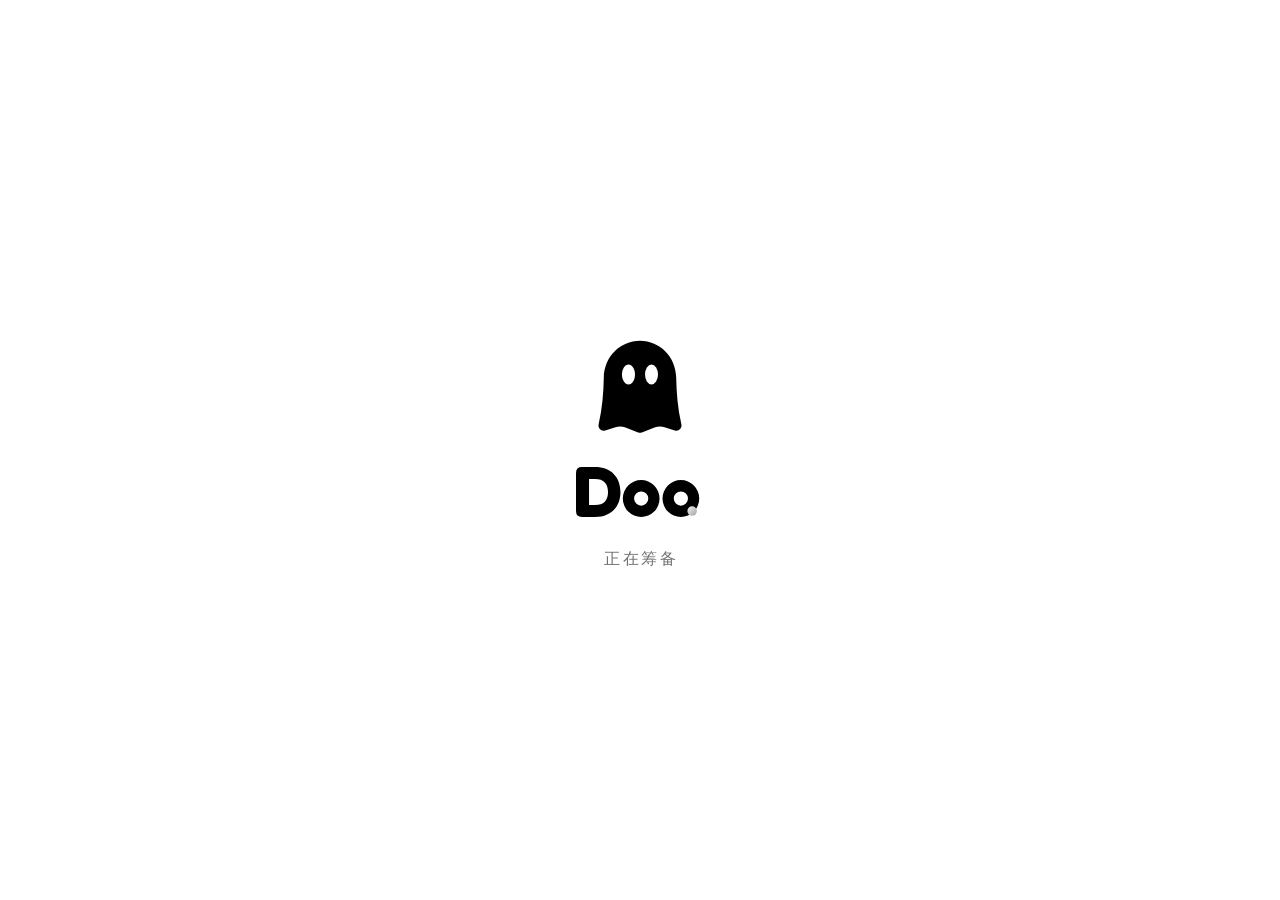
==== docs/index.html @ bb16cb91 "Publish Doo coming soon page" ====
<!doctype html>
<html lang="zh-CN">
  <head>
    <meta charset="utf-8">
    <meta name="viewport" content="width=device-width, initial-scale=1, viewport-fit=cover">
    <meta name="color-scheme" content="light dark">
    <meta name="description" content="Doo，正在筹备。">
    <meta property="og:title" content="Doo · 正在筹备">
    <meta property="og:description" content="Doo，正在筹备。">
    <meta property="og:type" content="website">
    <meta property="og:url" content="https://heydoo.si/">
    <title>Doo · 正在筹备</title>
    <link rel="canonical" href="https://heydoo.si/">
    <link rel="icon" href="logo.svg" type="image/svg+xml">
    <link rel="stylesheet" href="site.css">
  </head>
  <body>
    <main class="holding" aria-labelledby="site-name">
      <img class="mascot" src="logo.svg" alt="" width="120" height="120" aria-hidden="true">
      <h1 id="site-name" class="wordmark">
        <img src="wordmark.svg" alt="Doo" width="216" height="84">
      </h1>
      <p class="status">正在筹备</p>
    </main>
  </body>
</html>
---- docs/site.css ----
:root {
  color-scheme: light dark;
  --surface: #ffffff;
  --ink: #000000;
  --muted: #707070;
  --logo-size: 7.5rem;
  --wordmark-width: 8rem;
  --brand-gap: 1.25rem;
  --status-gap: 1.75rem;
  --status-size: 1rem;
  --page-space: clamp(1.5rem, 6vw, 4rem);
}

@media (prefers-color-scheme: dark) {
  :root {
    --surface: #000000;
    --ink: #ffffff;
    --muted: #a0a0a0;
  }
}

* {
  box-sizing: border-box;
}

html {
  background: var(--surface);
  color: var(--ink);
  font-family: -apple-system, BlinkMacSystemFont, "PingFang SC", "Microsoft YaHei", sans-serif;
}

body {
  min-height: 100vh;
  min-height: 100svh;
  margin: 0;
  display: grid;
  place-items: center;
  padding: var(--page-space);
  padding-top: max(var(--page-space), env(safe-area-inset-top));
  padding-right: max(var(--page-space), env(safe-area-inset-right));
  padding-bottom: max(var(--page-space), env(safe-area-inset-bottom));
  padding-left: max(var(--page-space), env(safe-area-inset-left));
}

.holding {
  display: flex;
  flex-direction: column;
  align-items: center;
  max-width: 100%;
  text-align: center;
}

.mascot {
  display: block;
  width: var(--logo-size);
  max-width: 100%;
  height: auto;
}

.wordmark {
  width: var(--wordmark-width);
  max-width: 100%;
  margin: var(--brand-gap) 0 0;
  line-height: 0;
}

.wordmark img {
  display: block;
  width: 100%;
  height: auto;
}

.status {
  margin: var(--status-gap) 0 0;
  color: var(--muted);
  font-size: var(--status-size);
  font-weight: 400;
  line-height: 1.75;
  letter-spacing: 0.16em;
  text-indent: 0.16em;
}
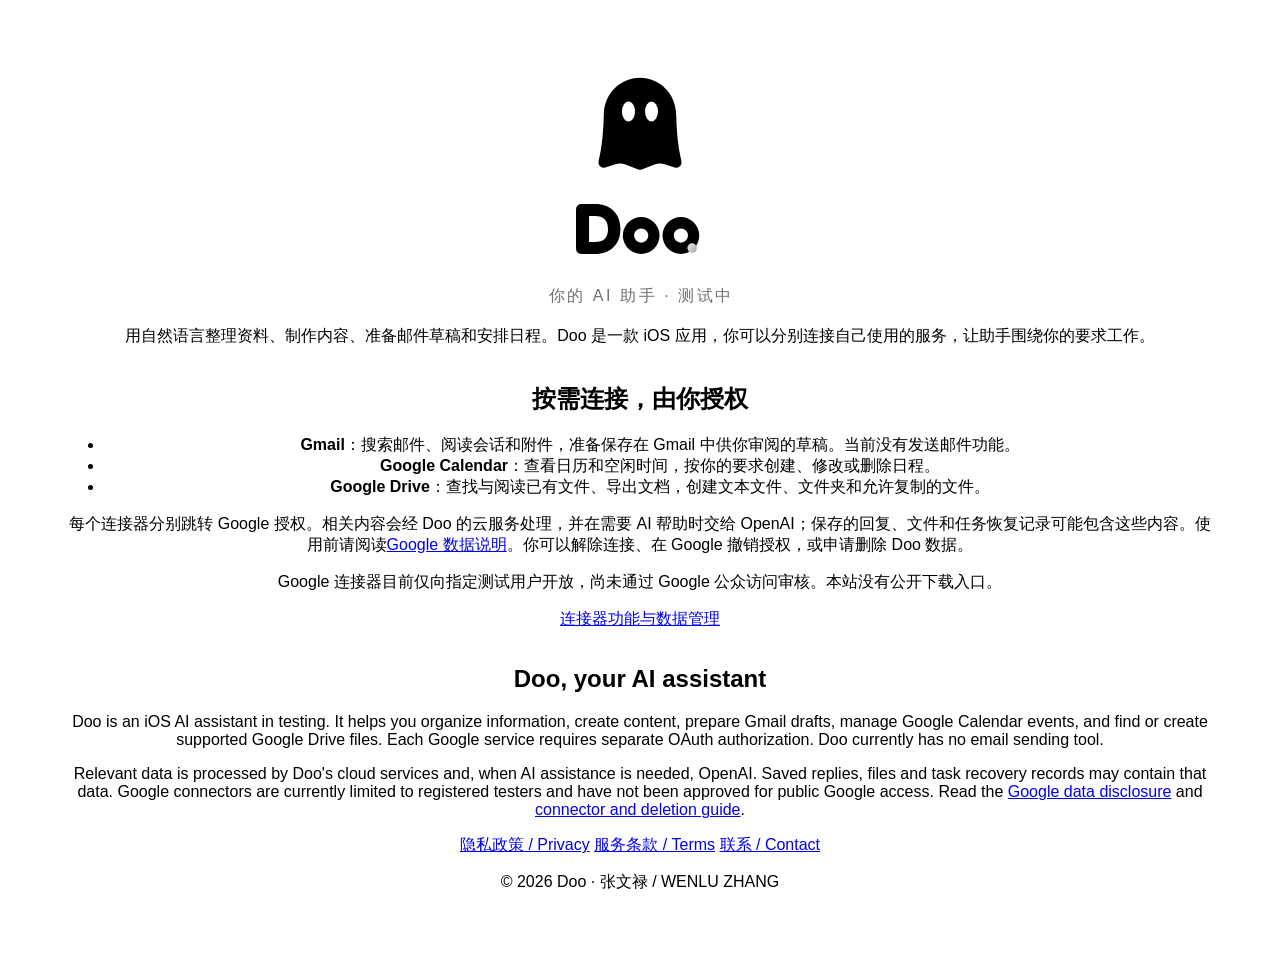
==== commit 3dee0321: "Revise index.html for Doo AI aDescribe Doo and Google connector data use on the homepagessistant lau" ====
--- a/docs/index.html
+++ b/docs/index.html
@@ -4,12 +4,12 @@
     <meta charset="utf-8">
     <meta name="viewport" content="width=device-width, initial-scale=1, viewport-fit=cover">
     <meta name="color-scheme" content="light dark">
-    <meta name="description" content="Doo，正在筹备。">
-    <meta property="og:title" content="Doo · 正在筹备">
-    <meta property="og:description" content="Doo，正在筹备。">
+    <meta name="description" content="Doo 是一款 iOS AI 助手，帮助你整理资料、准备邮件草稿和安排日程。目前处于测试阶段。">
+    <meta property="og:title" content="Doo · 你的 AI 助手">
+    <meta property="og:description" content="整理资料、准备邮件草稿和安排日程。Google 连接器目前仅向指定测试用户开放。">
     <meta property="og:type" content="website">
     <meta property="og:url" content="https://heydoo.si/">
-    <title>Doo · 正在筹备</title>
+    <title>Doo · 你的 AI 助手</title>
     <link rel="canonical" href="https://heydoo.si/">
     <link rel="icon" href="logo.svg" type="image/svg+xml">
     <link rel="stylesheet" href="site.css">
@@ -20,7 +20,32 @@
       <h1 id="site-name" class="wordmark">
         <img src="wordmark.svg" alt="Doo" width="216" height="84">
       </h1>
-      <p class="status">正在筹备</p>
+      <p class="status">你的 AI 助手 · 测试中</p>
+      <p class="intro">用自然语言整理资料、制作内容、准备邮件草稿和安排日程。Doo 是一款 iOS 应用，你可以分别连接自己使用的服务，让助手围绕你的要求工作。</p>
+      <section class="description" aria-labelledby="connectors-title">
+        <h2 id="connectors-title">按需连接，由你授权</h2>
+        <ul>
+          <li><strong>Gmail</strong>：搜索邮件、阅读会话和附件，准备保存在 Gmail 中供你审阅的草稿。当前没有发送邮件功能。</li>
+          <li><strong>Google Calendar</strong>：查看日历和空闲时间，按你的要求创建、修改或删除日程。</li>
+          <li><strong>Google Drive</strong>：查找与阅读已有文件、导出文档，创建文本文件、文件夹和允许复制的文件。</li>
+        </ul>
+        <p>每个连接器分别跳转 Google 授权。相关内容会经 Doo 的云服务处理，并在需要 AI 帮助时交给 OpenAI；保存的回复、文件和任务恢复记录可能包含这些内容。使用前请阅读<a href="legal/privacy.html#google">Google 数据说明</a>。你可以解除连接、在 Google 撤销授权，或申请删除 Doo 数据。</p>
+        <p class="muted">Google 连接器目前仅向指定测试用户开放，尚未通过 Google 公众访问审核。本站没有公开下载入口。</p>
+        <p><a href="help/google-connectors.html">连接器功能与数据管理</a></p>
+      </section>
+      <section class="description" lang="en" aria-labelledby="english-title">
+        <h2 id="english-title">Doo, your AI assistant</h2>
+        <p>Doo is an iOS AI assistant in testing. It helps you organize information, create content, prepare Gmail drafts, manage Google Calendar events, and find or create supported Google Drive files. Each Google service requires separate OAuth authorization. Doo currently has no email sending tool.</p>
+        <p>Relevant data is processed by Doo's cloud services and, when AI assistance is needed, OpenAI. Saved replies, files and task recovery records may contain that data. Google connectors are currently limited to registered testers and have not been approved for public Google access. Read the <a href="legal/privacy.html#google-en">Google data disclosure</a> and <a href="help/google-connectors.html#english">connector and deletion guide</a>.</p>
+      </section>
+      <footer class="site-footer">
+        <nav aria-label="网站信息">
+          <a href="legal/privacy.html">隐私政策 / Privacy</a>
+          <a href="legal/terms.html">服务条款 / Terms</a>
+          <a href="mailto:jinwandalaohu940@gmail.com">联系 / Contact</a>
+        </nav>
+        <p>© 2026 Doo · 张文禄 / WENLU ZHANG</p>
+      </footer>
     </main>
   </body>
 </html>
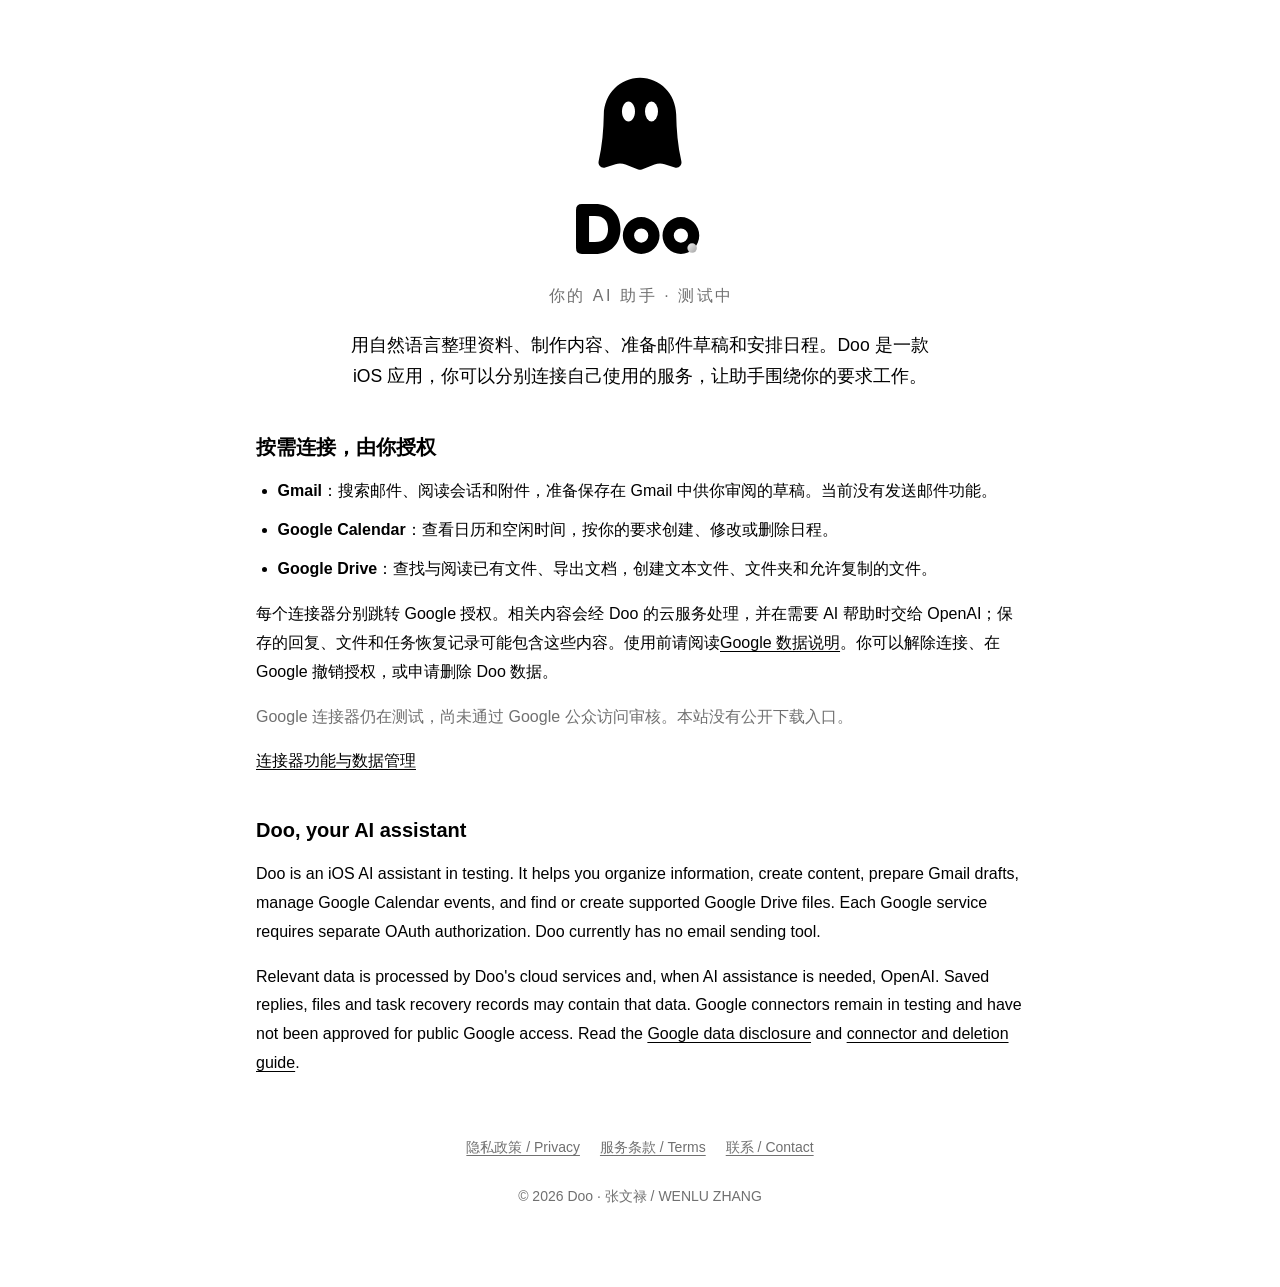
==== commit aabc19a9: "Update index.html" ====
--- a/docs/index.html
+++ b/docs/index.html
@@ -6,7 +6,7 @@
     <meta name="color-scheme" content="light dark">
     <meta name="description" content="Doo 是一款 iOS AI 助手，帮助你整理资料、准备邮件草稿和安排日程。目前处于测试阶段。">
     <meta property="og:title" content="Doo · 你的 AI 助手">
-    <meta property="og:description" content="整理资料、准备邮件草稿和安排日程。Google 连接器目前仅向指定测试用户开放。">
+    <meta property="og:description" content="整理资料、准备邮件草稿和安排日程。Google 连接器仍在测试，尚未通过公众访问审核。">
     <meta property="og:type" content="website">
     <meta property="og:url" content="https://heydoo.si/">
     <title>Doo · 你的 AI 助手</title>
@@ -30,13 +30,13 @@
           <li><strong>Google Drive</strong>：查找与阅读已有文件、导出文档，创建文本文件、文件夹和允许复制的文件。</li>
         </ul>
         <p>每个连接器分别跳转 Google 授权。相关内容会经 Doo 的云服务处理，并在需要 AI 帮助时交给 OpenAI；保存的回复、文件和任务恢复记录可能包含这些内容。使用前请阅读<a href="legal/privacy.html#google">Google 数据说明</a>。你可以解除连接、在 Google 撤销授权，或申请删除 Doo 数据。</p>
-        <p class="muted">Google 连接器目前仅向指定测试用户开放，尚未通过 Google 公众访问审核。本站没有公开下载入口。</p>
+        <p class="muted">Google 连接器仍在测试，尚未通过 Google 公众访问审核。本站没有公开下载入口。</p>
         <p><a href="help/google-connectors.html">连接器功能与数据管理</a></p>
       </section>
       <section class="description" lang="en" aria-labelledby="english-title">
         <h2 id="english-title">Doo, your AI assistant</h2>
         <p>Doo is an iOS AI assistant in testing. It helps you organize information, create content, prepare Gmail drafts, manage Google Calendar events, and find or create supported Google Drive files. Each Google service requires separate OAuth authorization. Doo currently has no email sending tool.</p>
-        <p>Relevant data is processed by Doo's cloud services and, when AI assistance is needed, OpenAI. Saved replies, files and task recovery records may contain that data. Google connectors are currently limited to registered testers and have not been approved for public Google access. Read the <a href="legal/privacy.html#google-en">Google data disclosure</a> and <a href="help/google-connectors.html#english">connector and deletion guide</a>.</p>
+        <p>Relevant data is processed by Doo's cloud services and, when AI assistance is needed, OpenAI. Saved replies, files and task recovery records may contain that data. Google connectors remain in testing and have not been approved for public Google access. Read the <a href="legal/privacy.html#google-en">Google data disclosure</a> and <a href="help/google-connectors.html#english">connector and deletion guide</a>.</p>
       </section>
       <footer class="site-footer">
         <nav aria-label="网站信息">
--- a/docs/site.css
+++ b/docs/site.css
@@ -46,7 +46,7 @@
   display: flex;
   flex-direction: column;
   align-items: center;
-  max-width: 100%;
+  width: min(100%, 48rem);
   text-align: center;
 }
 
@@ -79,3 +79,16 @@
   letter-spacing: 0.16em;
   text-indent: 0.16em;
 }
+
+.intro { max-width: 38rem; margin: 1.25rem 0 0; font-size: 1.1rem; line-height: 1.8; }
+.description { width: 100%; margin-top: 2.5rem; text-align: start; font-size: 1rem; line-height: 1.8; overflow-wrap: anywhere; }
+.description h2 { margin: 0 0 1rem; color: var(--ink); font-size: 1.25rem; line-height: 1.4; }
+.description p { margin: 1rem 0 0; }
+.description ul { padding-inline-start: 1.35rem; }
+.description li + li { margin-top: .65rem; }
+.muted, .site-footer { color: var(--muted); }
+a { color: inherit; text-underline-offset: .2em; }
+a:focus-visible { outline: 2px solid currentColor; outline-offset: 5px; border-radius: 2px; }
+.site-footer { width: 100%; margin-top: 3rem; font-size: .875rem; line-height: 1.8; }
+.site-footer nav { display: flex; flex-wrap: wrap; gap: .5rem 1.25rem; justify-content: center; }
+.site-footer a { display: inline-flex; align-items: center; min-height: 44px; }
